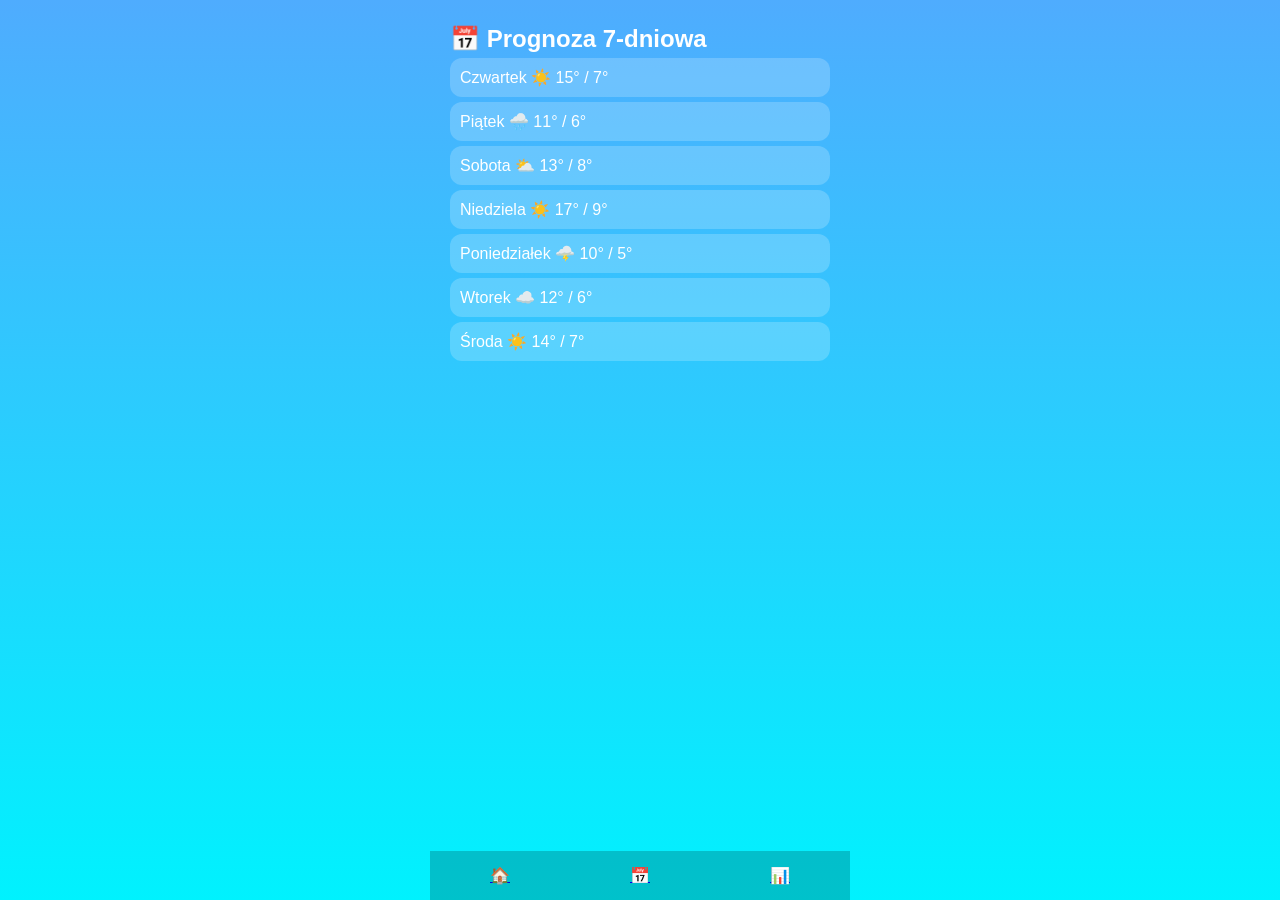
==== longTerm.html @ 3b2600f9 "Podzielono układ witryny" ====
<!DOCTYPE html>
<html lang="pl">
<head>
<meta charset="UTF-8">
<meta name="viewport" content="width=device-width, initial-scale=1.0">
<title>Aplikacja Pogodowa</title>

<link rel="stylesheet" href="style.css"/>
</head>

<body>

<div class="app">
    <div id="week" class="view">
        <h2>📅 Prognoza 7-dniowa</h2>

        <div class="card">Czwartek ☀️ 15° / 7°</div>
        <div class="card">Piątek 🌧️ 11° / 6°</div>
        <div class="card">Sobota ⛅ 13° / 8°</div>
        <div class="card">Niedziela ☀️ 17° / 9°</div>
        <div class="card">Poniedziałek 🌩️ 10° / 5°</div>
        <div class="card">Wtorek ☁️ 12° / 6°</div>
        <div class="card">Środa ☀️ 14° / 7°</div>
    </div>

    <div class="bottom-nav">
        <a class="nav-btn" href="index.html">🏠</a>
        <a class="nav-btn" href="longTerm.html">📅</a>
        <a class="nav-btn" href="shortTerm.html">📊</a>
    </div>

</div>

</body>
</html>
---- style.css ----
body {
    margin: 0;
    font-family: Arial, sans-serif;
    background: linear-gradient(to bottom, #4facfe, #00f2fe);
    color: white;
}

.app {
    max-width: 420px;
    margin: auto;
    min-height: 100vh;
    display: flex;
    flex-direction: column;
}

.view {
    padding: 20px;
}


h1, h2, h3 {
    margin: 5px 0;
}

.center {
    text-align: center;
}

.big-temp {
    font-size: 64px;
    font-weight: bold;
}

.weather-icon {
    font-size: 64px;
}

.row {
    display: flex;
    justify-content: space-between;
    margin: 10px 0;
}

.card {
    background: rgba(255,255,255,0.2);
    padding: 10px;
    border-radius: 12px;
    margin: 5px 0;
}

.hourly {
    display: flex;
    overflow-x: auto;
    gap: 10px;
    margin-top: 10px;
}

.hour-box {
    min-width: 60px;
    background: rgba(255,255,255,0.2);
    padding: 10px;
    border-radius: 10px;
    text-align: center;
}

.bottom-nav {
    margin-top: auto;
    display: flex;
    background: rgba(0,0,0,0.2);
}

.nav-btn {
    flex: 1;
    padding: 15px;
    text-align: center;
    cursor: pointer;
}

.nav-btn:hover {
    background: rgba(255,255,255,0.2);
}

canvas {
    width: 100%;
    height: 150px;
    background: rgba(255,255,255,0.2);
    border-radius: 10px;
}
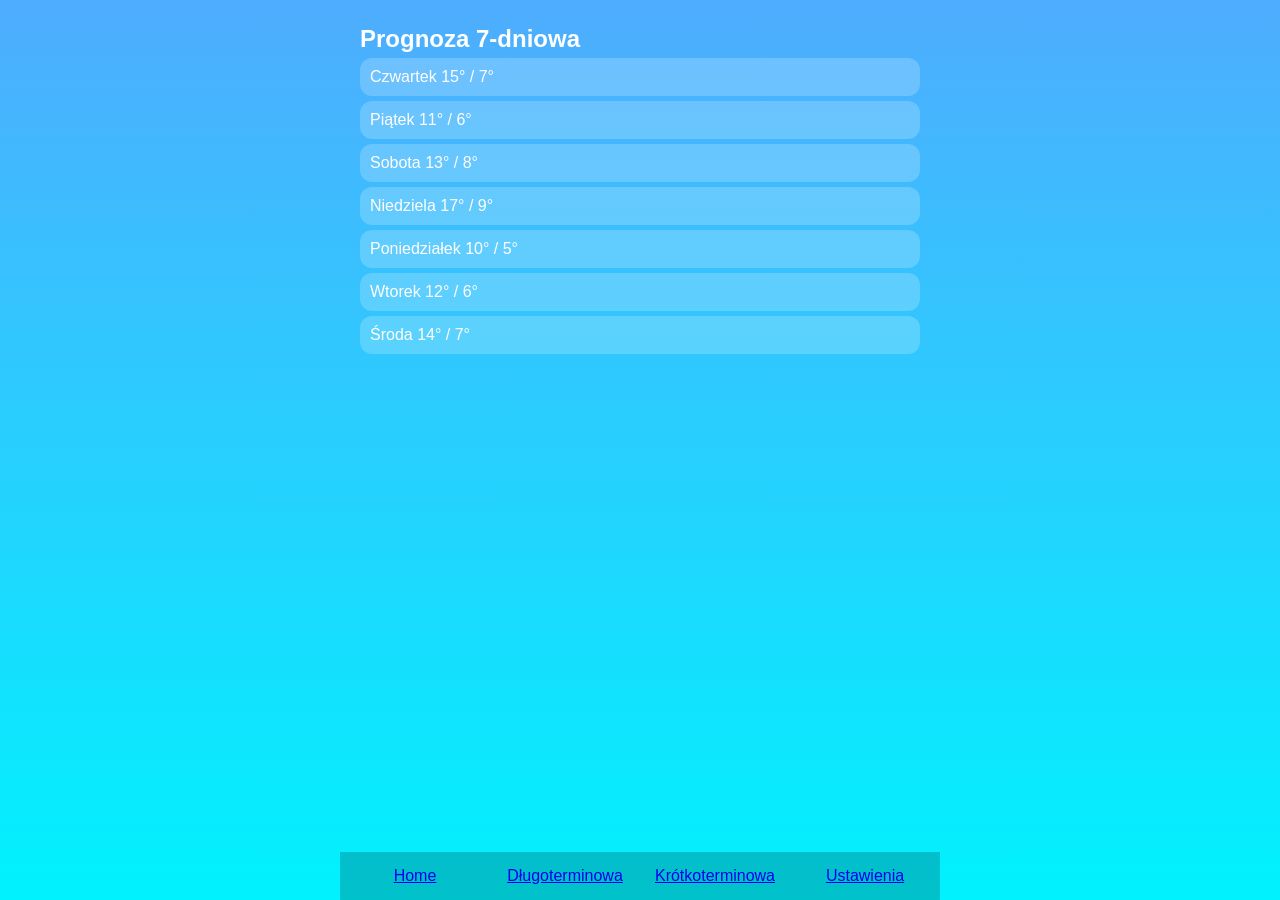
==== commit 67d07045: "Poprawki widoków" ====
--- a/longTerm.html
+++ b/longTerm.html
@@ -12,21 +12,22 @@
 
 <div class="app">
     <div id="week" class="view">
-        <h2>📅 Prognoza 7-dniowa</h2>
+        <h2>Prognoza 7-dniowa</h2>
 
-        <div class="card">Czwartek ☀️ 15° / 7°</div>
-        <div class="card">Piątek 🌧️ 11° / 6°</div>
-        <div class="card">Sobota ⛅ 13° / 8°</div>
-        <div class="card">Niedziela ☀️ 17° / 9°</div>
-        <div class="card">Poniedziałek 🌩️ 10° / 5°</div>
-        <div class="card">Wtorek ☁️ 12° / 6°</div>
-        <div class="card">Środa ☀️ 14° / 7°</div>
+        <div class="card">Czwartek 15° / 7°</div>
+        <div class="card">Piątek 11° / 6°</div>
+        <div class="card">Sobota 13° / 8°</div>
+        <div class="card">Niedziela 17° / 9°</div>
+        <div class="card">Poniedziałek 10° / 5°</div>
+        <div class="card">Wtorek 12° / 6°</div>
+        <div class="card">Środa 14° / 7°</div>
     </div>
 
     <div class="bottom-nav">
-        <a class="nav-btn" href="index.html">🏠</a>
-        <a class="nav-btn" href="longTerm.html">📅</a>
-        <a class="nav-btn" href="shortTerm.html">📊</a>
+        <a class="nav-btn" href="index.html">Home</a>
+        <a class="nav-btn" href="longTerm.html">Długoterminowa</a>
+        <a class="nav-btn" href="shortTerm.html">Krótkoterminowa</a>
+        <a class="nav-btn" href="settings.html">Ustawienia</a>
     </div>
 
 </div>
--- a/style.css
+++ b/style.css
@@ -6,7 +6,7 @@
 }
 
 .app {
-    max-width: 420px;
+    max-width: 600px;
     margin: auto;
     min-height: 100vh;
     display: flex;
@@ -31,9 +31,6 @@
     font-weight: bold;
 }
 
-.weather-icon {
-    font-size: 64px;
-}
 
 .row {
     display: flex;
@@ -56,7 +53,7 @@
 }
 
 .hour-box {
-    min-width: 60px;
+    min-width: 100px;
     background: rgba(255,255,255,0.2);
     padding: 10px;
     border-radius: 10px;
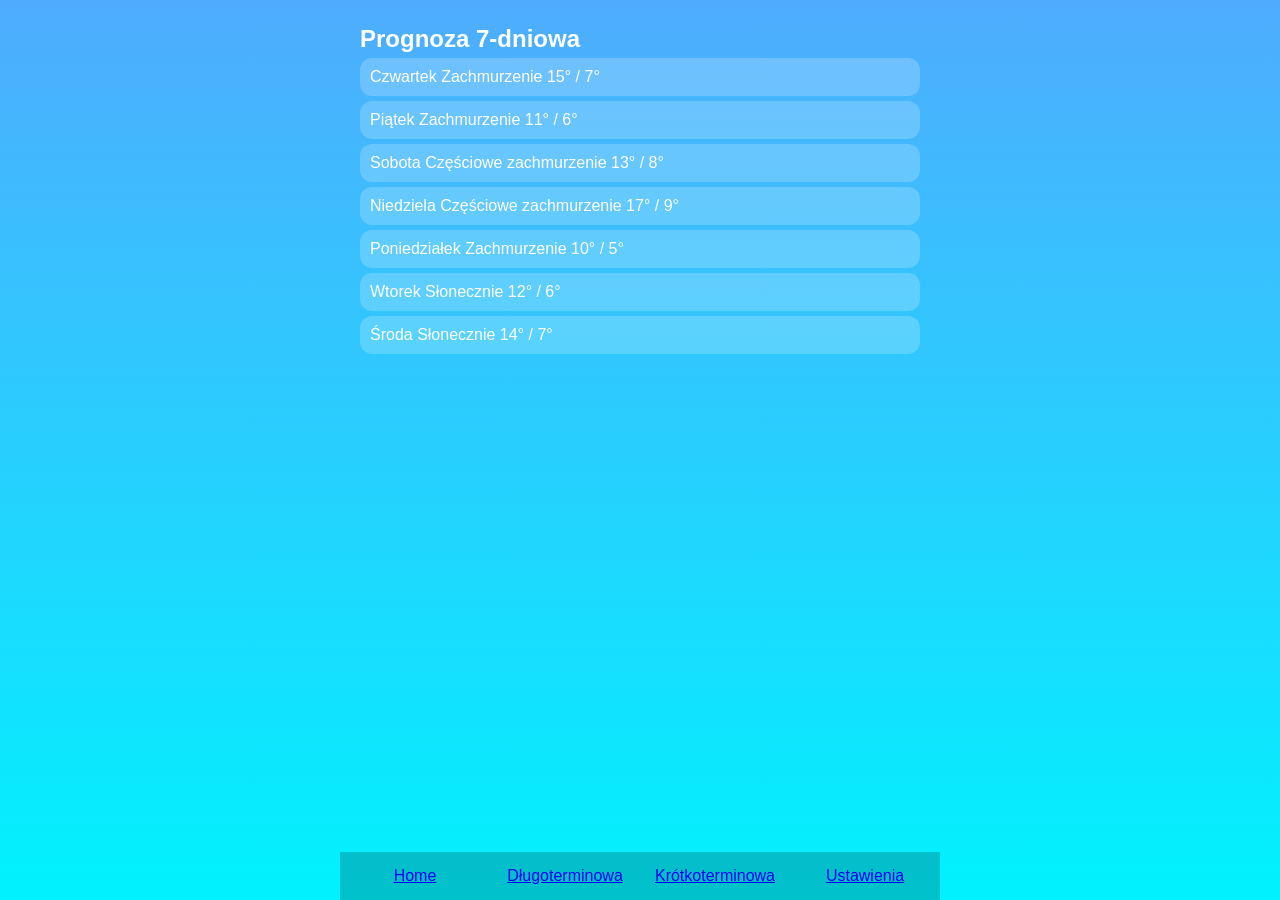
==== commit 68a80302: "Poprawki widoków 2" ====
--- a/longTerm.html
+++ b/longTerm.html
@@ -14,13 +14,13 @@
     <div id="week" class="view">
         <h2>Prognoza 7-dniowa</h2>
 
-        <div class="card">Czwartek 15° / 7°</div>
-        <div class="card">Piątek 11° / 6°</div>
-        <div class="card">Sobota 13° / 8°</div>
-        <div class="card">Niedziela 17° / 9°</div>
-        <div class="card">Poniedziałek 10° / 5°</div>
-        <div class="card">Wtorek 12° / 6°</div>
-        <div class="card">Środa 14° / 7°</div>
+        <div class="card">Czwartek Zachmurzenie 15° / 7°</div>
+        <div class="card">Piątek Zachmurzenie 11° / 6°</div>
+        <div class="card">Sobota Częściowe zachmurzenie 13° / 8°</div>
+        <div class="card">Niedziela Częściowe zachmurzenie 17° / 9°</div>
+        <div class="card">Poniedziałek Zachmurzenie 10° / 5°</div>
+        <div class="card">Wtorek Słonecznie 12° / 6°</div>
+        <div class="card">Środa Słonecznie 14° / 7°</div>
     </div>
 
     <div class="bottom-nav">
--- a/style.css
+++ b/style.css
@@ -53,7 +53,7 @@
 }
 
 .hour-box {
-    min-width: 100px;
+    min-width: 150px;
     background: rgba(255,255,255,0.2);
     padding: 10px;
     border-radius: 10px;
@@ -70,7 +70,6 @@
     flex: 1;
     padding: 15px;
     text-align: center;
-    cursor: pointer;
 }
 
 .nav-btn:hover {
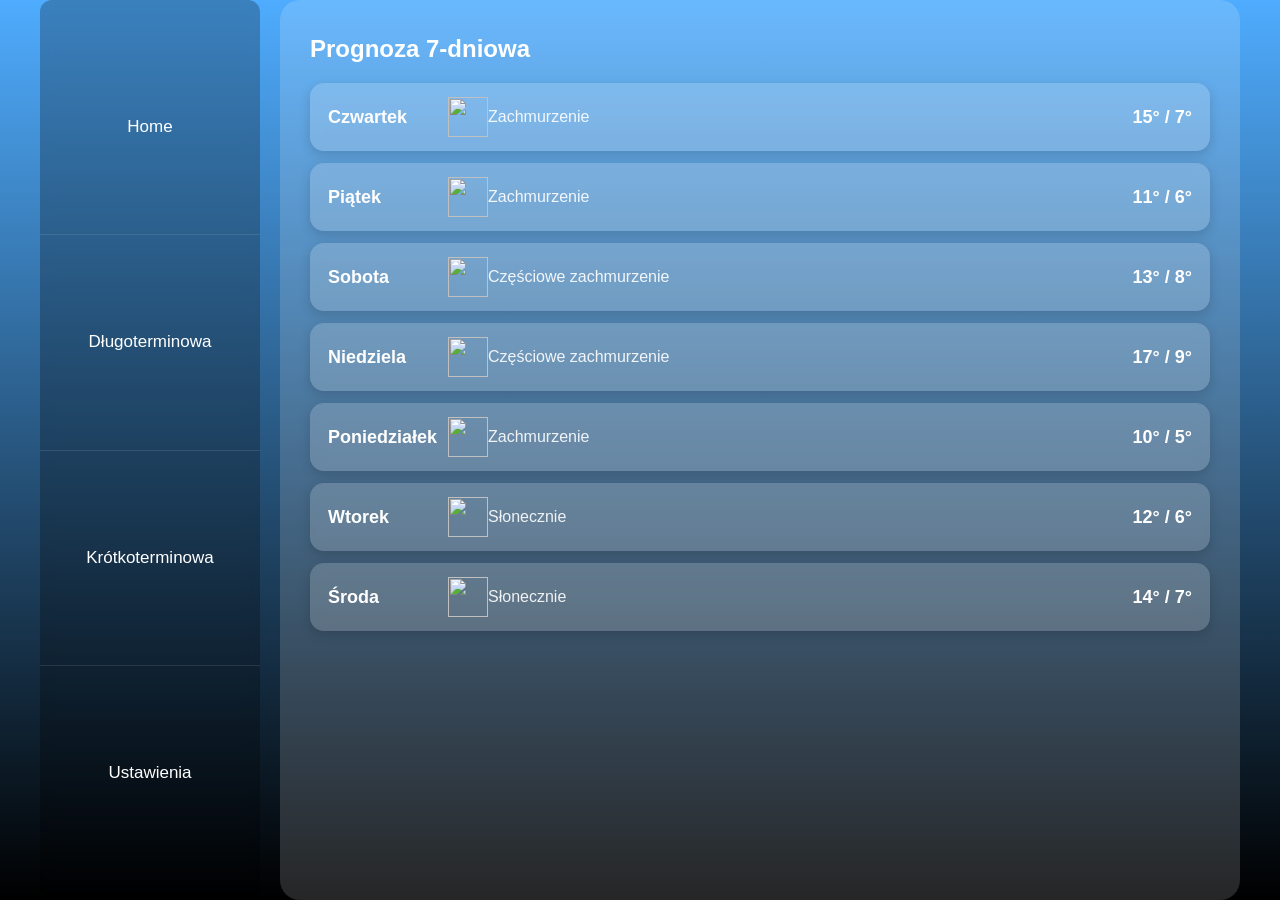
==== commit ef88d7a1: "Poprawiono responsywnosc witryny i dodano obrazki ze strony meteocons.com" ====
--- a/longTerm.html
+++ b/longTerm.html
@@ -11,26 +11,78 @@
 <body>
 
 <div class="app">
-    <div id="week" class="view">
-        <h2>Prognoza 7-dniowa</h2>
 
-        <div class="card">Czwartek Zachmurzenie 15° / 7°</div>
-        <div class="card">Piątek Zachmurzenie 11° / 6°</div>
-        <div class="card">Sobota Częściowe zachmurzenie 13° / 8°</div>
-        <div class="card">Niedziela Częściowe zachmurzenie 17° / 9°</div>
-        <div class="card">Poniedziałek Zachmurzenie 10° / 5°</div>
-        <div class="card">Wtorek Słonecznie 12° / 6°</div>
-        <div class="card">Środa Słonecznie 14° / 7°</div>
-    </div>
+    <nav>
+        <a href="index.html" class="nav-item">Home</a>
+        <a href="longTerm.html" class="nav-item">Długoterminowa</a>
+        <a href="shortTerm.html" class="nav-item">Krótkoterminowa</a>
+        <a href="settings.html" class="nav-item">Ustawienia</a>
+    </nav>
+    <main id="week" class="view">
 
-    <div class="bottom-nav">
-        <a class="nav-btn" href="index.html">Home</a>
-        <a class="nav-btn" href="longTerm.html">Długoterminowa</a>
-        <a class="nav-btn" href="shortTerm.html">Krótkoterminowa</a>
-        <a class="nav-btn" href="settings.html">Ustawienia</a>
-    </div>
+        <header>
+            <h2>Prognoza 7-dniowa</h2>
+        </header>
+
+        <section class="weekly-forecast">
+            <ul class="forecast-list">
+
+                <li>
+                    <span class="day">Czwartek</span>
+                    <img class="icon" src="https://cdn.meteocons.com/3.0.0-next.10/svg/fill/cloudy.svg" alt="">
+                    <span class="desc">Zachmurzenie</span>
+                    <span class="temps">15° / 7°</span>
+                </li>
+
+                <li>
+                    <span class="day">Piątek</span>
+                    <img class="icon" src="https://cdn.meteocons.com/3.0.0-next.10/svg/fill/cloudy.svg" alt="">
+                    <span class="desc">Zachmurzenie</span>
+                    <span class="temps">11° / 6°</span>
+                </li>
+
+                <li>
+                    <span class="day">Sobota</span>
+                    <img class="icon" src="https://cdn.meteocons.com/3.0.0-next.10/svg/fill/partly-cloudy-day.svg" alt="">
+                    <span class="desc">Częściowe zachmurzenie</span>
+                    <span class="temps">13° / 8°</span>
+                </li>
+
+                <li>
+                    <span class="day">Niedziela</span>
+                    <img class="icon" src="https://cdn.meteocons.com/3.0.0-next.10/svg/fill/partly-cloudy-day.svg" alt="">
+                    <span class="desc">Częściowe zachmurzenie</span>
+                    <span class="temps">17° / 9°</span>
+                </li>
+
+                <li>
+                    <span class="day">Poniedziałek</span>
+                    <img class="icon" src="https://cdn.meteocons.com/3.0.0-next.10/svg/fill/cloudy.svg" alt="">
+                    <span class="desc">Zachmurzenie</span>
+                    <span class="temps">10° / 5°</span>
+                </li>
+
+                <li>
+                    <span class="day">Wtorek</span>
+                    <img class="icon" src="https://cdn.meteocons.com/3.0.0-next.10/svg/fill/clear-day.svg" alt="">
+                    <span class="desc">Słonecznie</span>
+                    <span class="temps">12° / 6°</span>
+                </li>
+
+                <li>
+                    <span class="day">Środa</span>
+                    <img class="icon" src="https://cdn.meteocons.com/3.0.0-next.10/svg/fill/clear-day.svg" alt="">
+                    <span class="desc">Słonecznie</span>
+                    <span class="temps">14° / 7°</span>
+                </li>
+
+            </ul>
+        </section>
+
+    </main>
+
 
 </div>
 
 </body>
-</html>+</html>
--- a/style.css
+++ b/style.css
@@ -1,14 +1,19 @@
+html, body {
+    height: 100%;
+    overflow: hidden;
+}
+
 body {
     margin: 0;
     font-family: Arial, sans-serif;
-    background: linear-gradient(to bottom, #4facfe, #00f2fe);
+    background: linear-gradient(to bottom, #4facfe, #000);
     color: white;
 }
 
 .app {
-    max-width: 600px;
+    max-width: 1200px;
     margin: auto;
-    min-height: 100vh;
+    height: 100%;
     display: flex;
     flex-direction: column;
 }
@@ -16,7 +21,6 @@
 .view {
     padding: 20px;
 }
-
 
 h1, h2, h3 {
     margin: 5px 0;
@@ -31,54 +35,201 @@
     font-weight: bold;
 }
 
-
 .row {
     display: flex;
     justify-content: space-between;
     margin: 10px 0;
 }
 
-.card {
-    background: rgba(255,255,255,0.2);
-    padding: 10px;
-    border-radius: 12px;
-    margin: 5px 0;
-}
-
-.hourly {
-    display: flex;
-    overflow-x: auto;
-    gap: 10px;
-    margin-top: 10px;
-}
-
-.hour-box {
-    min-width: 150px;
-    background: rgba(255,255,255,0.2);
-    padding: 10px;
-    border-radius: 10px;
-    text-align: center;
-}
-
-.bottom-nav {
-    margin-top: auto;
-    display: flex;
-    background: rgba(0,0,0,0.2);
-}
-
-.nav-btn {
+.tile {
+    background: rgba(255, 255, 255, 0.18);
+    backdrop-filter: blur(6px);
+    border-radius: 14px;
+    padding: 16px;
+    color: white;
+    box-shadow: 0 4px 12px rgba(0,0,0,0.15);
+    display: flex;
+    flex-direction: column;
+    justify-content: center;
+    text-align: center;
+    transition: transform 0.15s ease, background 0.2s ease;
+    max-width: 120px;
+    min-width: 120px;
+}
+
+.tile-grid {
+    display: flex;
+    flex-direction: row;
+    width: 100%;
+    gap: 12px;
+    overflow:auto;
+}
+
+.tile-hour {
+    font-size: 14px;
+    padding: 12px;
+}
+
+.tile-stat {
+    font-size: 18px;
+    font-weight: bold;
+}
+
+.tile-icon {
+    font-size: 32px;
+    margin: auto;
+    width: 32px;
+}
+
+nav {
+    position: fixed;
+    bottom: 0;
+    left: 0;
+    width: 100%;
+    display: flex;
+    justify-content: space-around;
+    background: rgba(0,0,0,0.25);
+    backdrop-filter: blur(6px);
+    padding: 10px 0;
+}
+
+.nav-item {
     flex: 1;
-    padding: 15px;
-    text-align: center;
-}
-
-.nav-btn:hover {
-    background: rgba(255,255,255,0.2);
-}
-
-canvas {
-    width: 100%;
-    height: 150px;
-    background: rgba(255,255,255,0.2);
-    border-radius: 10px;
+    text-align: center;
+    padding: 10px 0;
+    color: white;
+    text-decoration: none;
+    font-size: 15px;
+}
+
+.nav-item:hover {
+    background: rgba(255,255,255,0.15);
+}
+
+.forecast-list {
+    list-style: none;
+    padding: 0;
+    margin: 20px 0;
+    display: flex;
+    flex-direction: column;
+    gap: 12px;
+}
+
+.forecast-list li {
+    display: grid;
+    grid-template-columns: 120px 40px 1fr auto;
+    align-items: center;
+
+    background: rgba(255, 255, 255, 0.18);
+    backdrop-filter: blur(6px);
+    padding: 14px 18px;
+    border-radius: 14px;
+    box-shadow: 0 4px 12px rgba(0,0,0,0.15);
+
+    color: white;
+}
+
+.forecast-list .icon {
+    width: 40px;
+    height: 40px;
+}
+
+.forecast-list .day {
+    font-weight: 600;
+    font-size: 18px;
+}
+
+.forecast-list .desc {
+    opacity: 0.9;
+}
+
+.forecast-list .temps {
+    font-weight: 600;
+    font-size: 18px;
+}
+
+
+@media (min-width: 900px) {
+
+    .app {
+        display: grid;
+        grid-template-columns: 220px 1fr;
+        grid-template-rows: 1fr;
+        gap: 20px;
+    }
+
+    nav {
+        position: static;
+        width: 220px;
+
+        display: flex;
+        flex-direction: column;
+        justify-content: flex-start;
+
+        background: rgba(0,0,0,0.25);
+        backdrop-filter: blur(6px);
+        border-radius: 12px;
+        padding: 20px 0;
+    }
+
+    .nav-item {
+        padding: 14px 20px;
+        font-size: 17px; 
+        display: flex;
+        justify-content: center;
+        align-items: center;
+        border-bottom: 1px solid rgba(255,255,255,0.1);
+    }
+
+    .nav-item:last-child {
+        border-bottom: none;
+    }
+
+    .view {
+        grid-column: 2;
+        grid-row: 1;
+
+        background: rgba(255,255,255,0.15);
+        border-radius: 20px;
+        padding: 30px;
+
+        overflow-y: auto; 
+    }
+
+    .big-temp {
+        font-size: 80px;
+    }
+
+    .tile:hover {
+        transform: translateY(-4px);
+        background: rgba(255, 255, 255, 0.25);
+    }
+}
+
+/*settings*/
+form{
+    text-align: center;
+}
+input {
+    width: 200px;
+    margin: 10px;
+    padding: 6px 12px;
+    font-size: 16px;
+    font-weight: 400;
+    line-height: 1.5;
+    color: #212529;
+    background-color: #fff;
+    background-clip: padding-box;
+    border: 1px solid #ced4da;
+    appearance: none;
+    border-radius: 4px;
+    transition: border-color .15s ease-in-out,box-shadow .15s ease-in-out;
+    :focus{
+        color: #212529;
+        background-color: #fff;
+        border-color: #86b7fe;
+        outline: 0;
+        box-shadow: 0 0 0 0.25rem rgb(13 110 253 / 25%);
+    }
+            
 }
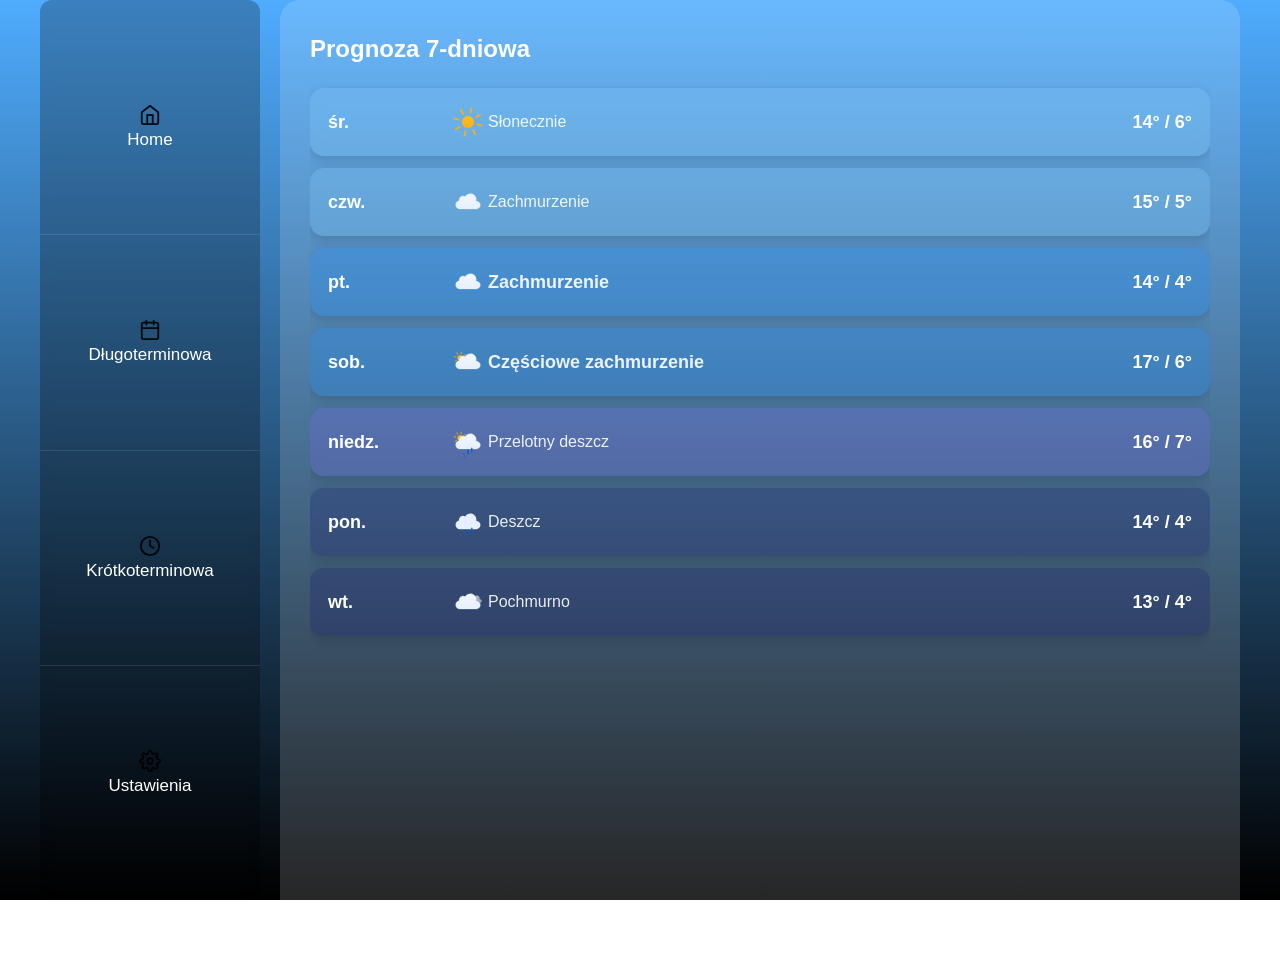
==== commit 0949058f: "Dodano obsluge danych z pliku json i dodano kilka ikonek do witryny + poprawiono style" ====
--- a/longTerm.html
+++ b/longTerm.html
@@ -13,76 +13,43 @@
 <div class="app">
 
     <nav>
-        <a href="index.html" class="nav-item">Home</a>
-        <a href="longTerm.html" class="nav-item">Długoterminowa</a>
-        <a href="shortTerm.html" class="nav-item">Krótkoterminowa</a>
-        <a href="settings.html" class="nav-item">Ustawienia</a>
+        <a href="index.html" class="nav-item">
+            <img src="img/home.svg">
+            <span>Home</span>
+        </a>
+
+        <a href="longTerm.html" class="nav-item">
+            <img src="img/calendar.svg">
+            <span>Długoterminowa</span>
+        </a>
+
+        <a href="shortTerm.html" class="nav-item">
+            <img src="img/clock.svg">
+            <span>Krótkoterminowa</span>
+        </a>
+
+        <a href="settings.html" class="nav-item">
+            <img src="img/settings.svg">
+            <span>Ustawienia</span>
+        </a>
     </nav>
+
     <main id="week" class="view">
 
         <header>
             <h2>Prognoza 7-dniowa</h2>
         </header>
 
-        <section class="weekly-forecast">
-            <ul class="forecast-list">
-
-                <li>
-                    <span class="day">Czwartek</span>
-                    <img class="icon" src="https://cdn.meteocons.com/3.0.0-next.10/svg/fill/cloudy.svg" alt="">
-                    <span class="desc">Zachmurzenie</span>
-                    <span class="temps">15° / 7°</span>
-                </li>
-
-                <li>
-                    <span class="day">Piątek</span>
-                    <img class="icon" src="https://cdn.meteocons.com/3.0.0-next.10/svg/fill/cloudy.svg" alt="">
-                    <span class="desc">Zachmurzenie</span>
-                    <span class="temps">11° / 6°</span>
-                </li>
-
-                <li>
-                    <span class="day">Sobota</span>
-                    <img class="icon" src="https://cdn.meteocons.com/3.0.0-next.10/svg/fill/partly-cloudy-day.svg" alt="">
-                    <span class="desc">Częściowe zachmurzenie</span>
-                    <span class="temps">13° / 8°</span>
-                </li>
-
-                <li>
-                    <span class="day">Niedziela</span>
-                    <img class="icon" src="https://cdn.meteocons.com/3.0.0-next.10/svg/fill/partly-cloudy-day.svg" alt="">
-                    <span class="desc">Częściowe zachmurzenie</span>
-                    <span class="temps">17° / 9°</span>
-                </li>
-
-                <li>
-                    <span class="day">Poniedziałek</span>
-                    <img class="icon" src="https://cdn.meteocons.com/3.0.0-next.10/svg/fill/cloudy.svg" alt="">
-                    <span class="desc">Zachmurzenie</span>
-                    <span class="temps">10° / 5°</span>
-                </li>
-
-                <li>
-                    <span class="day">Wtorek</span>
-                    <img class="icon" src="https://cdn.meteocons.com/3.0.0-next.10/svg/fill/clear-day.svg" alt="">
-                    <span class="desc">Słonecznie</span>
-                    <span class="temps">12° / 6°</span>
-                </li>
-
-                <li>
-                    <span class="day">Środa</span>
-                    <img class="icon" src="https://cdn.meteocons.com/3.0.0-next.10/svg/fill/clear-day.svg" alt="">
-                    <span class="desc">Słonecznie</span>
-                    <span class="temps">14° / 7°</span>
-                </li>
-
-            </ul>
+        <section class="weekly-forecast content">
+            <ul class="forecast-list"></ul>
         </section>
 
     </main>
 
 
 </div>
+<script src="js/core.js"></script>
+<script src="js/longTerm.js"></script>
 
 </body>
 </html>
--- a/style.css
+++ b/style.css
@@ -20,7 +20,12 @@
 
 .view {
     padding: 20px;
-}
+    display: flex;
+    flex-direction: column;
+    height: 100%;      
+    overflow: hidden; 
+}
+
 
 h1, h2, h3 {
     margin: 5px 0;
@@ -40,22 +45,40 @@
     justify-content: space-between;
     margin: 10px 0;
 }
-
 .tile {
-    background: rgba(255, 255, 255, 0.18);
+    width: 100px;             
+    min-width: 80px;
+    height: 140px;            
+    padding: 12px;
+    border-radius: 18px;
+
+    display: flex;
+    flex-direction: column;
+    justify-content: space-between;
+    align-items: center;
+
+    background: rgba(255,255,255,0.15);
     backdrop-filter: blur(6px);
-    border-radius: 14px;
-    padding: 16px;
-    color: white;
-    box-shadow: 0 4px 12px rgba(0,0,0,0.15);
-    display: flex;
-    flex-direction: column;
-    justify-content: center;
-    text-align: center;
-    transition: transform 0.15s ease, background 0.2s ease;
-    max-width: 120px;
-    min-width: 120px;
-}
+    transition: 0.2s ease;
+}
+
+.tile:hover {
+    transform: translateY(-4px);
+}
+
+.tile.morning,
+.forecast-list li.morning { background: rgba(135, 206, 250, 0.25) }
+
+.tile.day,
+.forecast-list li.day { background: rgba(30, 144, 255, 0.25) }
+
+.tile.evening,
+.forecast-list li.evening { background: rgba(123, 104, 238, 0.25) }
+
+.tile.night,
+.forecast-list li.night { background: rgba(25, 25, 112, 0.25) }
+
+
 
 .tile-grid {
     display: flex;
@@ -78,10 +101,21 @@
 .tile-icon {
     font-size: 32px;
     margin: auto;
-    width: 32px;
-}
+    width: 64px;
+}
+
+
+section.content {
+    flex: 1;
+    overflow-y: auto;
+    padding-bottom: 70px;
+}
+
+
 
 nav {
+    overflow: hidden;
+    flex-shrink: 0;
     position: fixed;
     bottom: 0;
     left: 0;
@@ -91,6 +125,7 @@
     background: rgba(0,0,0,0.25);
     backdrop-filter: blur(6px);
     padding: 10px 0;
+    z-index: 1;
 }
 
 .nav-item {
@@ -98,9 +133,20 @@
     text-align: center;
     padding: 10px 0;
     color: white;
-    text-decoration: none;
-    font-size: 15px;
-}
+    text-decoration: none; 
+    display: flex;
+    flex-direction: column;
+    align-items: center;
+    gap: 4px;
+    font-size: 12px;
+}
+
+.nav-item img {
+    width: 22px;
+    height: 22px;
+    opacity: 0.9;
+}
+
 
 .nav-item:hover {
     background: rgba(255,255,255,0.15);
@@ -148,9 +194,11 @@
     font-size: 18px;
 }
 
-
 @media (min-width: 900px) {
 
+    section.content {
+        padding-bottom: 0px;
+    }
     .app {
         display: grid;
         grid-template-columns: 220px 1fr;
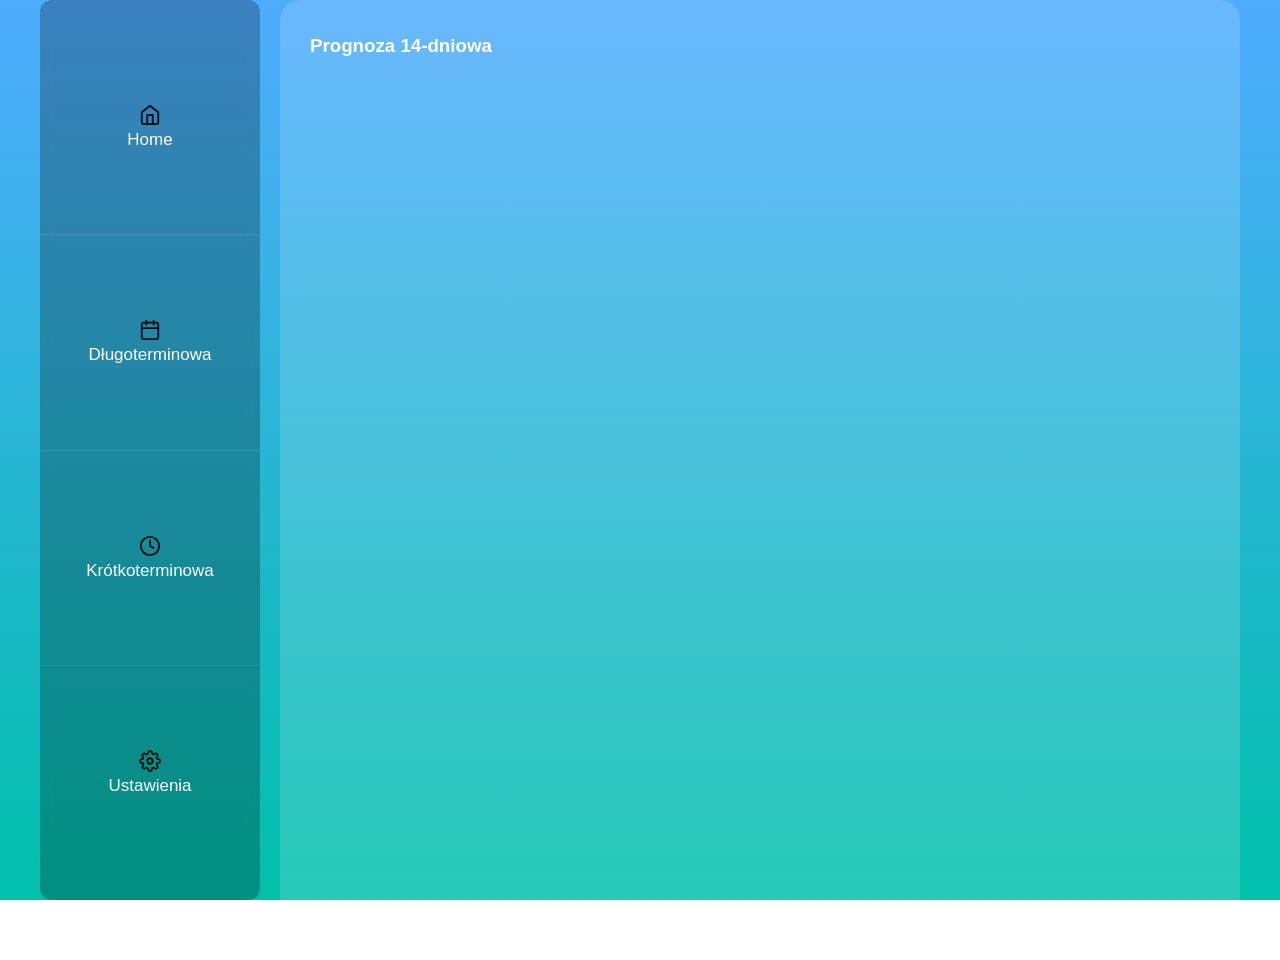
==== commit 6aa079a3: "Dodano funkcjonalność do wyboru dni oraz walidację formularza w settings" ====
--- a/longTerm.html
+++ b/longTerm.html
@@ -37,7 +37,8 @@
     <main id="week" class="view">
 
         <header>
-            <h2>Prognoza 7-dniowa</h2>
+            <h1 id="location"></h1>
+            <h3>Prognoza 14-dniowa</h3>
         </header>
 
         <section class="weekly-forecast content">
--- a/style.css
+++ b/style.css
@@ -6,7 +6,7 @@
 body {
     margin: 0;
     font-family: Arial, sans-serif;
-    background: linear-gradient(to bottom, #4facfe, #000);
+    background: linear-gradient(to bottom, #4facfe, #00c0aa);
     color: white;
 }
 
@@ -29,6 +29,10 @@
 
 h1, h2, h3 {
     margin: 5px 0;
+}
+
+ul {
+  list-style-type: none;
 }
 
 .center {
@@ -280,4 +284,77 @@
         box-shadow: 0 0 0 0.25rem rgb(13 110 253 / 25%);
     }
             
+}
+
+.modal-city {
+    background-color: #00000028;
+    opacity: 0;
+    position: fixed;
+    top: -40rlh;
+    left: 0;
+    right: 0;
+    bottom: 0;
+    
+    z-index: -1;
+
+    display: flex;
+    align-items: center;
+    justify-content: center;
+}
+
+.modal-city.open {
+    opacity: 1;
+    margin-top: 500px;
+    z-index: 999;
+}
+
+.modal-inner {
+    width: 300px;
+    grid-column: 2;
+    grid-row: 1;
+
+    background-color: rgba(0,0,0,0.8);
+    border-radius: 20px;
+    padding: 30px;
+    text-align: center;
+
+    overflow-y: auto; 
+}
+
+.modal-top {
+    display: flex;
+    justify-content: space-between;
+}
+
+.city-names {
+    height: 15vh;
+    text-align: center;
+    padding-right: 45px;
+}
+
+.loader {
+    width: 48px;
+    height: 48px;
+    border: 5px solid #FFF;
+    border-bottom-color: transparent;
+    border-radius: 50%;
+    display: inline-block;
+    box-sizing: border-box;
+    animation: rotation 1s linear infinite;
+    }
+
+    @keyframes rotation {
+    0% {
+        transform: rotate(0deg);
+    }
+    100% {
+        transform: rotate(360deg);
+    }
+}
+
+.warning{
+    color: #ee4e4e;
+}
+.success{
+    color: #25b44e;
 }
